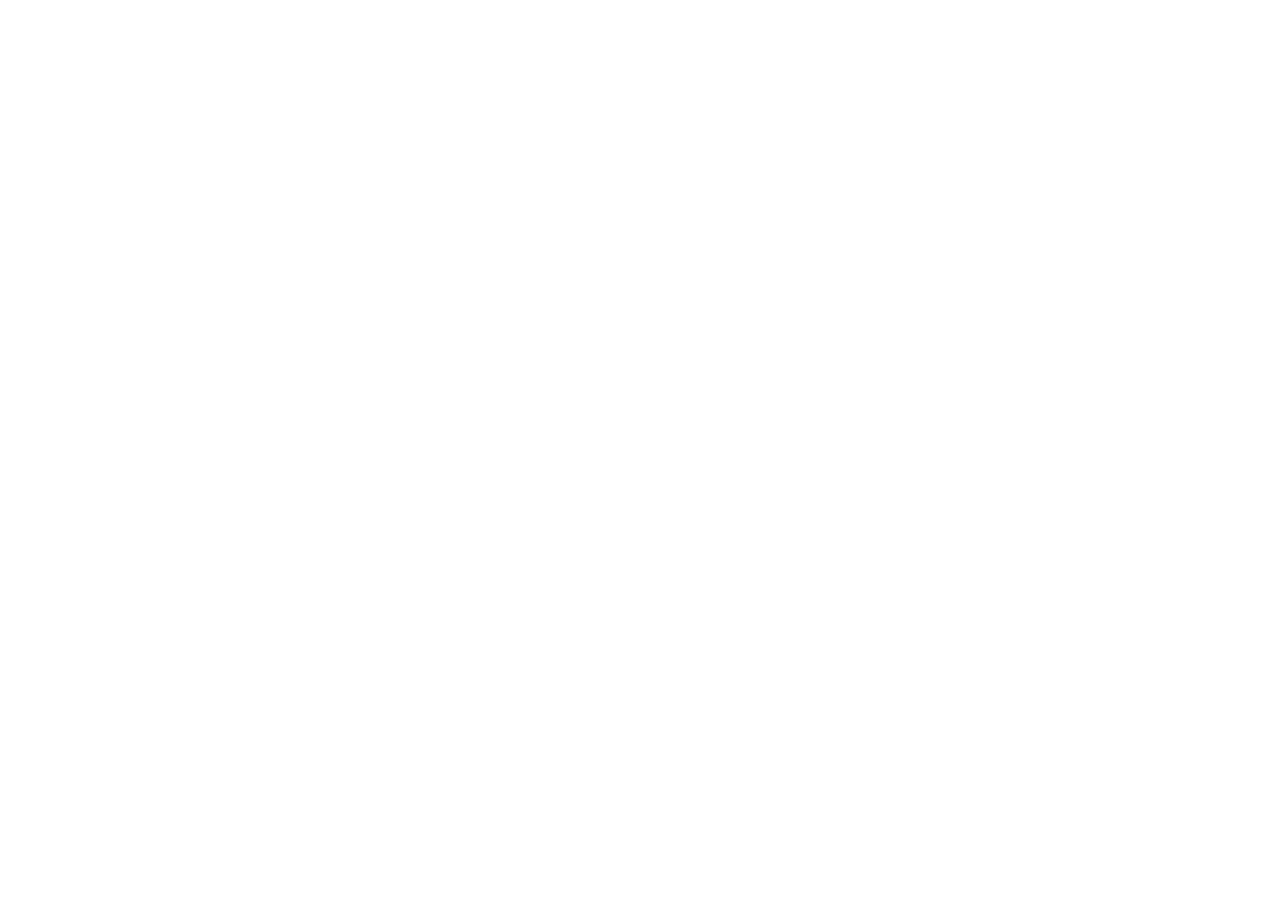
==== index.html @ 5798f7ee "Intial commit" ====
<!DOCTYPE html>
<html lang="en">

<head>
    <meta charset="UTF-8">
    <meta name="viewport" content="width=device-width, initial-scale=1.0">
    <title>Intro to HTML</title>

    <meta name="description" content="This is a description of the page">

    <meta propety="og:image" content="">
    <meta property="og:description" content="">
    <meta property="og:title" content="">
    <meta property="og:type" content="">

    <link rel="stylesheet" href="style.css">
</head>

<body>
    <header>

    </header>
    <footer>

    </footer>
</body>

</html>
---- style.css ----
/* Use a better box model (opinionated). */
*,
::before,
::after {
    box-sizing: border-box;
}

/* Correct the line height in all browsers and prevent font size adjustments after orientation changes in iOS. */
html {
    line-height: 1.15;
    -webkit-text-size-adjust: 100%;
}

/* Remove the margin in all browsers. */
body {
    margin: 0;
}

/* A better looking default horizontal rule */

hr {
    display: block;
    height: 1px;
    border: 0;
    border-top: 1px solid #ccc;
    margin: 1em 0;
    padding: 0;
}

/* Remove the gap between audio, canvas, iframes, images, videos and the bottom of their containers */
audio,
canvas,
iframe,
img,
svg,
video {
    vertical-align: middle;
}

/* Add the correct font weight in Chrome and Safari. */
b,
strong {
    font-weight: bolder;
}

/* Remove the padding so developers are not caught out when they zero out 'fieldset' elements in all browsers. */
legend {
    padding: 0;
}

/* Add the correct display in Chrome and Safari. */
summary {
    display: list-item;
}

/* Remove default list styles for ordered and unordered lists */
ol,
ul {
    list-style: none;
}

/* Print Styles */
@media print {

    *,
    *::before,
    *::after {
        background: #fff !important;
        color: #000 !important;
        /* Black prints faster */
        box-shadow: none !important;
        text-shadow: none !important;
    }

    a,
    a:visited {
        text-decoration: underline;
    }

    a[href]::after {
        content: " (" attr(href) ")";
    }

    abbr[title]::after {
        content: " (" attr(title) ")";
    }

    a[href^="#"]::after,
    a[href^="javascript:"]::after {
        content: "";
    }

    pre {
        white-space: pre-wrap !important;
    }

    pre,
    blockquote {
        border: 1px solid #999;
        page-break-inside: avoid;
    }

    tr,
    img {
        page-break-inside: avoid;
    }

    p,
    h2,
    h3 {
        orphans: 3;
        widows: 3;
    }

    h2,
    h3 {
        page-break-after: avoid;
    }
}
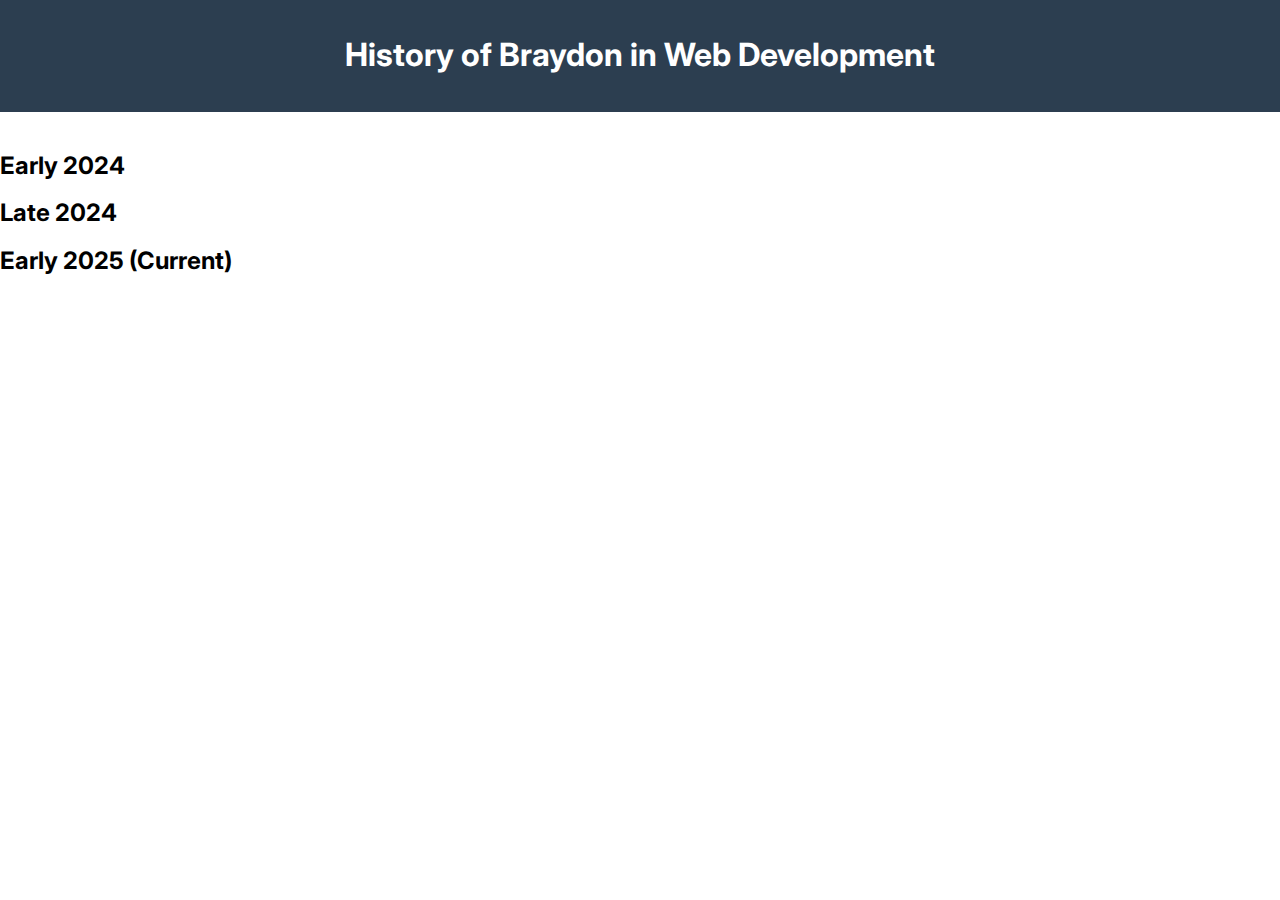
==== commit f708641e: "Update project structure and update content in index.html and thanks.html - Moved style.css to style" ====
--- a/index.html
+++ b/index.html
@@ -4,22 +4,60 @@
 <head>
     <meta charset="UTF-8">
     <meta name="viewport" content="width=device-width, initial-scale=1.0">
-    <title>Intro to HTML</title>
+    <meta http-equiv="X-UA-Compatible" content="IE=edge">
 
-    <meta name="description" content="This is a description of the page">
+    <!-- Title -->
+    <title></title>
 
+    <meta name="description" content="">
+
+    <!-- Robots -->
+    <meta name="robots" content="index, follow">
+    <meta name="googlebot" content="index, follow">
+
+    <!-- Open Graph Protocol -->
     <meta propety="og:image" content="">
     <meta property="og:description" content="">
     <meta property="og:title" content="">
-    <meta property="og:type" content="">
+    <meta property="og:type" content="website">
 
-    <link rel="stylesheet" href="style.css">
+    <!-- Google Fonts-->
+    <link rel="preconnect" href="https://fonts.googleapis.com">
+    <link rel="preconnect" href="https://fonts.gstatic.com" crossorigin>
+    <link
+        href="https://fonts.googleapis.com/css2?family=Inter:ital,opsz,wght@0,14..32,100..900;1,14..32,100..900&display=swap"
+        rel="stylesheet">
+
+    <!-- Stylesheet -->
+    <link rel="stylesheet" href="styles/style.css">
+
+    <!-- Humans -->
+    <link type="text/plain" rel="author" href="humans.txt">
+
 </head>
 
+<!-- Body -->
+
 <body>
+    <!-- Header -->
     <header>
-
+        <h1>History of Braydon in Web Development</h1>
     </header>
+    <!-- Main -->
+    <main class="timeline">
+        <div class="timeline-container">
+            <article class="timeline-item">
+                <h2>Early 2024</h2>
+            </article>
+            <article class="timeline-item">
+                <h2>Late 2024</h2>
+            </article>
+            <article class="timeline-item">
+                <h2>Early 2025 (Current)</h2>
+            </article>
+        </div>
+    </main>
+    <!-- Footer -->
     <footer>
 
     </footer>
--- a/styles/style.css
+++ b/styles/style.css
@@ -0,0 +1,142 @@
+/* Use a better box model (opinionated). */
+*,
+::before,
+::after {
+    box-sizing: border-box;
+}
+
+/* Correct the line height in all browsers and prevent font size adjustments after orientation changes in iOS. */
+html {
+    line-height: 1.15;
+    -webkit-text-size-adjust: 100%;
+}
+
+/* Remove the margin/padding in all browsers and updated font family */
+body {
+    margin: 0;
+    padding: 0;
+    font-family: "Inter", serif;
+}
+
+/* A better looking default horizontal rule */
+hr {
+    display: block;
+    height: 1px;
+    border: 0;
+    border-top: 1px solid #CCCCCC;
+    margin: 1em 0;
+    padding: 0;
+}
+
+/* Remove the gap between audio, canvas, iframes, images, videos and the bottom of their containers */
+audio,
+canvas,
+iframe,
+img,
+svg,
+video {
+    vertical-align: middle;
+}
+
+/* Add the correct font weight in Chrome and Safari. */
+b,
+strong {
+    font-weight: bolder;
+}
+
+/* Remove the padding so developers are not caught out when they zero out 'fieldset' elements in all browsers. */
+legend {
+    padding: 0;
+}
+
+/* Add the correct display in Chrome and Safari. */
+summary {
+    display: list-item;
+}
+
+/* Remove default list styles for ordered and unordered lists */
+ol,
+ul {
+    list-style: none;
+}
+
+/* Print Styles */
+@media print {
+
+    *,
+    *::before,
+    *::after {
+        background: #FFFFFF !important;
+        color: #000000 !important;
+        /* Black prints faster */
+        box-shadow: none !important;
+        text-shadow: none !important;
+    }
+
+    a,
+    a:visited {
+        text-decoration: underline;
+    }
+
+    a[href]::after {
+        content: " (" attr(href) ")";
+    }
+
+    abbr[title]::after {
+        content: " (" attr(title) ")";
+    }
+
+    a[href^="#"]::after,
+    a[href^="javascript:"]::after {
+        content: "";
+    }
+
+    pre {
+        white-space: pre-wrap !important;
+    }
+
+    pre,
+    blockquote {
+        border: 1px solid #999999;
+        page-break-inside: avoid;
+    }
+
+    tr,
+    img {
+        page-break-inside: avoid;
+    }
+
+    p,
+    h2,
+    h3 {
+        orphans: 3;
+        widows: 3;
+    }
+
+    h2,
+    h3 {
+        page-break-after: avoid;
+    }
+}
+
+header {
+    background-color: #2C3E50;
+    color: #FFFFFF;
+    text-align: center;
+    padding: 1rem;
+}
+
+.timeline {
+    padding: 20px 0;
+}
+
+.container {
+    max-width: 800px;
+    margin: 0 auto;
+    position: relative;
+    padding: 20px;
+}
+
+main {
+    flex: 1;
+}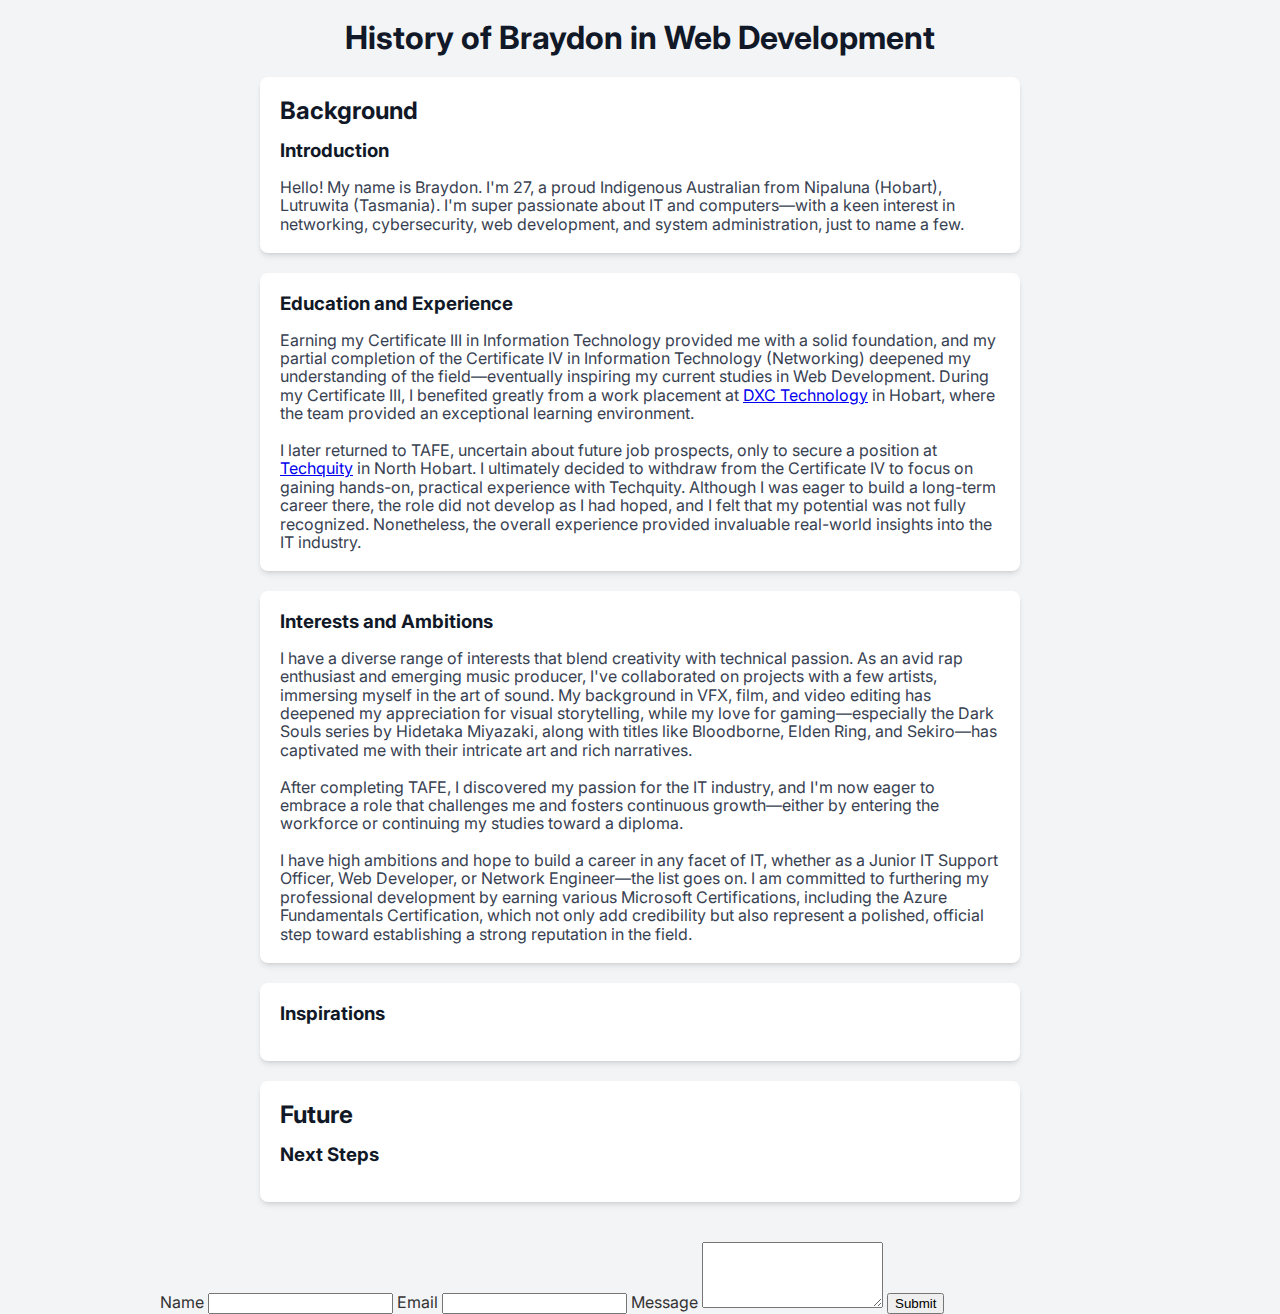
==== commit 62e364b9: "Add personal content and update styles - Added articles with personal information to index.html - In" ====
--- a/index.html
+++ b/index.html
@@ -44,17 +44,70 @@
         <h1>History of Braydon in Web Development</h1>
     </header>
     <!-- Main -->
-    <main class="timeline">
+    <main>
         <div class="timeline-container">
             <article class="timeline-item">
-                <h2>Early 2024</h2>
+                <h2>Background</h2>
+                <h3>Introduction</h3>
+                <p>Hello! My name is Braydon. I'm 27, a proud Indigenous Australian from Nipaluna (Hobart), Lutruwita
+                    (Tasmania). I'm super passionate about IT and computers—with a keen interest in networking,
+                    cybersecurity, web development, and system administration, just to name a few.</p>
             </article>
             <article class="timeline-item">
-                <h2>Late 2024</h2>
+                <h3>Education and Experience</h3>
+                <p>Earning my Certificate III in Information Technology provided me with a solid foundation, and my
+                    partial completion of the Certificate IV in Information Technology (Networking) deepened my
+                    understanding of the field—eventually inspiring my current studies in Web Development. During my
+                    Certificate III, I benefited greatly from a work placement at <a href="https://dxc.com/au/en"
+                        target="_blank">DXC Technology</a> in Hobart, where the team provided an exceptional learning
+                    environment.</p><br>
+                <p>I later returned to TAFE, uncertain about future job prospects, only to secure a position at <a
+                        href="https://www.techquity.com.au" target="_blank">Techquity</a> in North Hobart. I ultimately
+                    decided to withdraw from the Certificate IV to focus on gaining hands-on, practical experience with
+                    Techquity. Although I was eager to build a long-term career there, the role did not develop as I had
+                    hoped, and I felt that my potential was not fully recognized. Nonetheless, the overall experience
+                    provided invaluable real-world insights into the IT industry.</p>
             </article>
             <article class="timeline-item">
-                <h2>Early 2025 (Current)</h2>
+                <h3>Interests and Ambitions</h3>
+                <p>I have a diverse range of interests that blend creativity with technical passion. As an avid rap
+                    enthusiast and emerging music producer, I've collaborated on projects with a few artists, immersing
+                    myself in the art of sound. My background in VFX, film, and video editing has deepened my
+                    appreciation for visual storytelling, while my love for gaming—especially the Dark Souls series by
+                    Hidetaka Miyazaki, along with titles like Bloodborne, Elden Ring, and Sekiro—has captivated me with
+                    their intricate art and rich narratives.</p><br>
+                <p>After completing TAFE, I discovered my passion for the IT
+                    industry, and I'm now eager to embrace a role that challenges me and fosters continuous
+                    growth—either by entering the workforce or continuing my studies toward a diploma.</p><br>
+                <p>I have high ambitions and hope to build a career in any facet of IT, whether as a Junior IT Support
+                    Officer, Web Developer, or Network Engineer—the list goes on. I am committed to furthering my
+                    professional development by earning various Microsoft Certifications, including the Azure
+                    Fundamentals Certification, which not only add credibility but also represent a polished, official
+                    step toward establishing a strong reputation in the field.</p>
             </article>
+            <article class="timeline-item">
+                <h3>Inspirations</h3>
+                <p></p>
+            </article>
+            <article class="timeline-item">
+                <h2>Future</h2>
+                <h3>Next Steps</h3>
+                <p></p>
+            </article>
+        </div>
+        <div class="contact-form">
+            <form action="thanks.html" method="get">
+                <label for="name">Name</label>
+                <input type="text" id="name" name="name" required>
+
+                <label for="email">Email</label>
+                <input type="email" id="email" name="email" required>
+
+                <label for="message">Message</label>
+                <textarea id="message" name="message" rows="4" required></textarea>
+
+                <button type="submit">Submit</button>
+            </form>
         </div>
     </main>
     <!-- Footer -->
--- a/styles/style.css
+++ b/styles/style.css
@@ -3,6 +3,10 @@
 ::before,
 ::after {
     box-sizing: border-box;
+    margin-block-start: 0;
+    margin-block-end: 0;
+    margin-inline-start: 0;
+    margin-inline-end: 0;
 }
 
 /* Correct the line height in all browsers and prevent font size adjustments after orientation changes in iOS. */
@@ -11,11 +15,13 @@
     -webkit-text-size-adjust: 100%;
 }
 
-/* Remove the margin/padding in all browsers and updated font family */
+/* Reset body styles and set font and background */
 body {
     margin: 0;
     padding: 0;
     font-family: "Inter", serif;
+    background-color: #F3F4F6;
+    color: #333333;
 }
 
 /* A better looking default horizontal rule */
@@ -119,24 +125,43 @@
     }
 }
 
-header {
-    background-color: #2C3E50;
-    color: #FFFFFF;
+header h1 {
+    margin-top: 20px;
     text-align: center;
-    padding: 1rem;
+    color: #111827;
 }
 
-.timeline {
-    padding: 20px 0;
+
+main {
+    max-width: 960px;
+    margin: 0 auto;
 }
 
-.container {
+.timeline-container {
     max-width: 800px;
     margin: 0 auto;
-    position: relative;
     padding: 20px;
 }
 
-main {
-    flex: 1;
+.timeline-item {
+    background-color: #FFFFFF;
+    padding: 20px;
+    border-radius: 8px;
+    box-shadow: 0 4px 6px -1px rgb(0 0 0 / 0.1), 0 2px 4px -2px rgb(0 0 0 / 0.1);
+    margin-bottom: 1.25rem;
+}
+
+.timeline-item h2,
+.timeline-item h3 {
+    margin-top: 0;
+    margin-bottom: 1rem;
+}
+
+h2,
+h3 {
+    color: #111827;
+}
+
+p {
+    color: #374151;
 }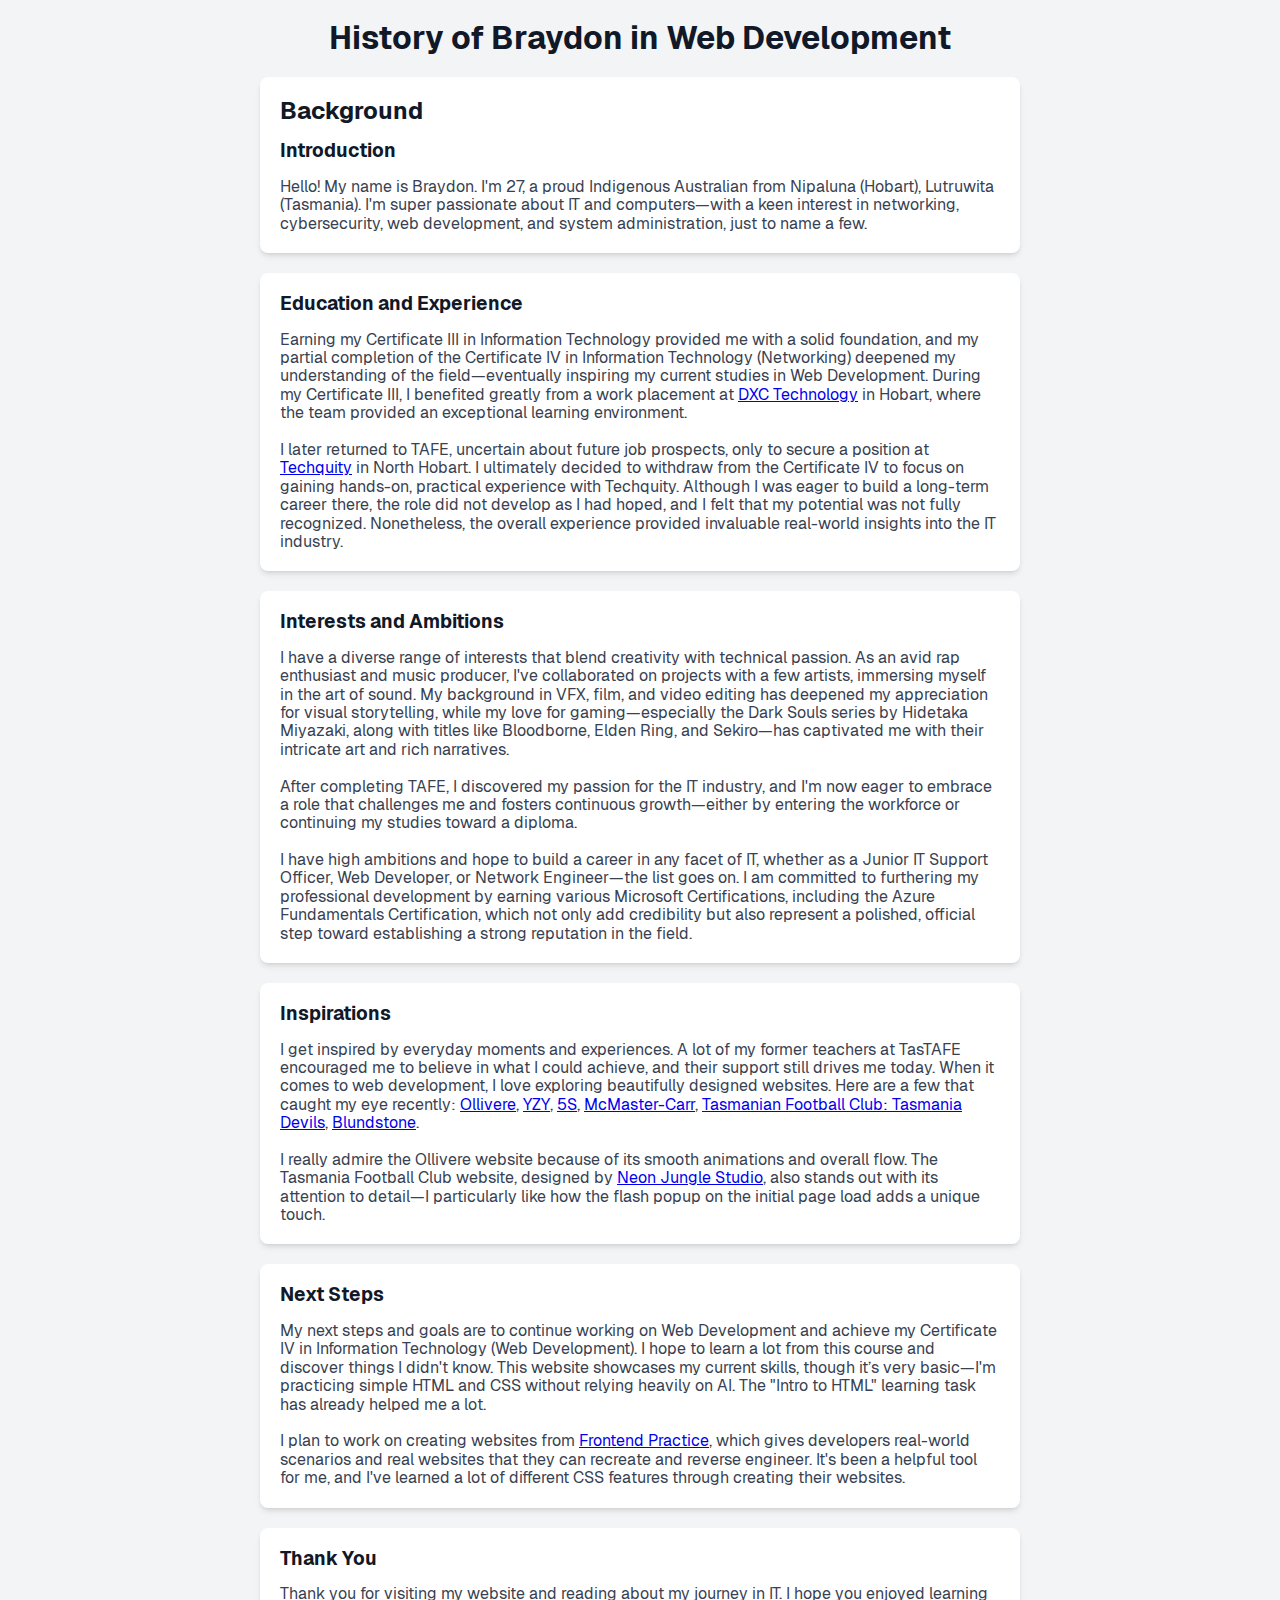
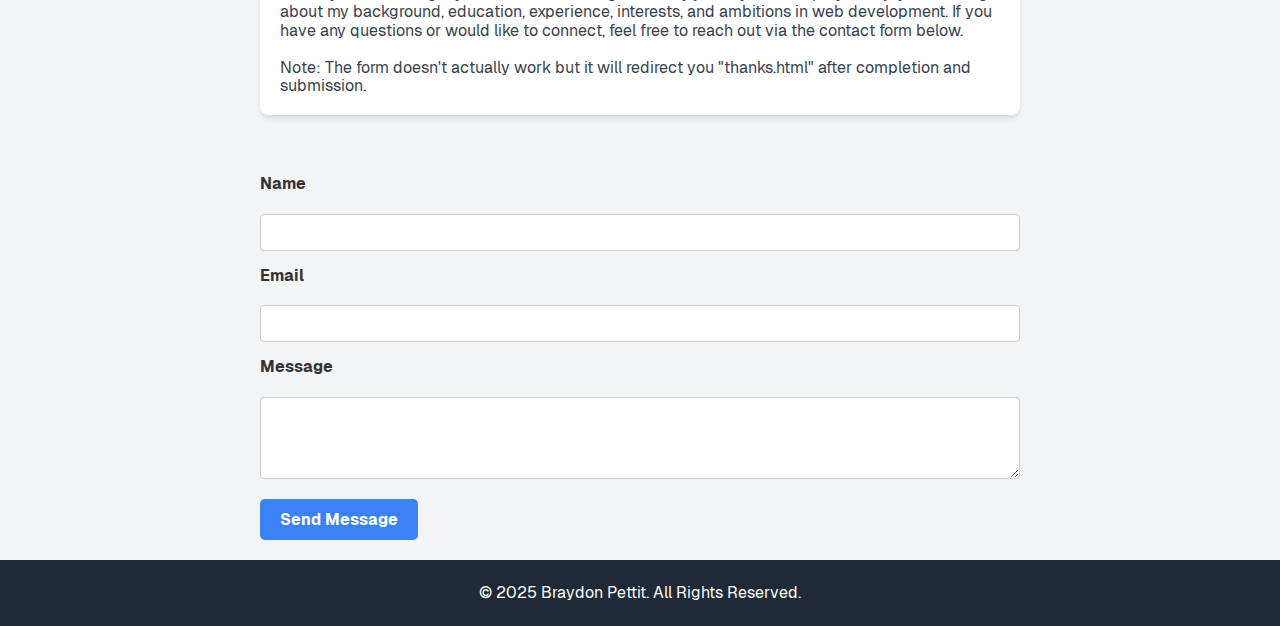
==== commit 6b1963a2: "Add website assets and improve optimization - Add favicons and web app manifest icons - Implement si" ====
--- a/index.html
+++ b/index.html
@@ -2,118 +2,155 @@
 <html lang="en">
 
 <head>
-    <meta charset="UTF-8">
-    <meta name="viewport" content="width=device-width, initial-scale=1.0">
-    <meta http-equiv="X-UA-Compatible" content="IE=edge">
+  <meta charset="UTF-8">
+  <meta name="viewport" content="width=device-width, initial-scale=1.0">
+  <meta http-equiv="X-UA-Compatible" content="IE=edge">
 
-    <!-- Title -->
-    <title></title>
+  <!-- Title -->
+  <title>History of Braydon in Web Development | Home</title>
 
-    <meta name="description" content="">
+  <!-- Description -->
+  <meta name="description"
+    content="Discover Braydon's journey in IT from Hobart, Tasmania. Learn about his education, experience, and ambitions in web development.">
 
-    <!-- Robots -->
-    <meta name="robots" content="index, follow">
-    <meta name="googlebot" content="index, follow">
+  <!-- Robots -->
+  <meta name="robots" content="index, follow">
+  <meta name="googlebot" content="index, follow">
 
-    <!-- Open Graph Protocol -->
-    <meta propety="og:image" content="">
-    <meta property="og:description" content="">
-    <meta property="og:title" content="">
-    <meta property="og:type" content="website">
+  <!-- Open Graph Protocol -->
+  <meta property="og:image" content="images/example.webp">
+  <meta property="og:description"
+    content="Discover Braydon's journey in IT from Hobart, Tasmania. Learn about his education, experience, and ambitions in web development.">
+  <meta property="og:title" content="History of Braydon in Web Development">
+  <meta property="og:type" content="website">
 
-    <!-- Google Fonts-->
-    <link rel="preconnect" href="https://fonts.googleapis.com">
-    <link rel="preconnect" href="https://fonts.gstatic.com" crossorigin>
-    <link
-        href="https://fonts.googleapis.com/css2?family=Inter:ital,opsz,wght@0,14..32,100..900;1,14..32,100..900&display=swap"
-        rel="stylesheet">
+  <!-- Favicon -->
+  <link rel="icon" type="image/png" href="favicon-96x96.png" sizes="96x96">
+  <link rel="icon" type="image/svg+xml" href="favicon.svg">
+  <link rel="shortcut icon" href="favicon.ico">
+  <link rel="apple-touch-icon" sizes="180x180" href="apple-touch-icon.png">
+  <link rel="manifest" href="site.webmanifest">
 
-    <!-- Stylesheet -->
-    <link rel="stylesheet" href="styles/style.css">
+  <!-- Stylesheet -->
+  <link rel="stylesheet" href="styles/style.css">
 
-    <!-- Humans -->
-    <link type="text/plain" rel="author" href="humans.txt">
+  <!-- Canonical -->
+  <link rel="canonical" href="http://127.0.0.1:5500/index.html">
+
+  <!-- Humans -->
+  <link type="text/plain" rel="author" href="humans.txt">
 
 </head>
 
 <!-- Body -->
 
 <body>
-    <!-- Header -->
-    <header>
-        <h1>History of Braydon in Web Development</h1>
-    </header>
-    <!-- Main -->
-    <main>
-        <div class="timeline-container">
-            <article class="timeline-item">
-                <h2>Background</h2>
-                <h3>Introduction</h3>
-                <p>Hello! My name is Braydon. I'm 27, a proud Indigenous Australian from Nipaluna (Hobart), Lutruwita
-                    (Tasmania). I'm super passionate about IT and computers—with a keen interest in networking,
-                    cybersecurity, web development, and system administration, just to name a few.</p>
-            </article>
-            <article class="timeline-item">
-                <h3>Education and Experience</h3>
-                <p>Earning my Certificate III in Information Technology provided me with a solid foundation, and my
-                    partial completion of the Certificate IV in Information Technology (Networking) deepened my
-                    understanding of the field—eventually inspiring my current studies in Web Development. During my
-                    Certificate III, I benefited greatly from a work placement at <a href="https://dxc.com/au/en"
-                        target="_blank">DXC Technology</a> in Hobart, where the team provided an exceptional learning
-                    environment.</p><br>
-                <p>I later returned to TAFE, uncertain about future job prospects, only to secure a position at <a
-                        href="https://www.techquity.com.au" target="_blank">Techquity</a> in North Hobart. I ultimately
-                    decided to withdraw from the Certificate IV to focus on gaining hands-on, practical experience with
-                    Techquity. Although I was eager to build a long-term career there, the role did not develop as I had
-                    hoped, and I felt that my potential was not fully recognized. Nonetheless, the overall experience
-                    provided invaluable real-world insights into the IT industry.</p>
-            </article>
-            <article class="timeline-item">
-                <h3>Interests and Ambitions</h3>
-                <p>I have a diverse range of interests that blend creativity with technical passion. As an avid rap
-                    enthusiast and emerging music producer, I've collaborated on projects with a few artists, immersing
-                    myself in the art of sound. My background in VFX, film, and video editing has deepened my
-                    appreciation for visual storytelling, while my love for gaming—especially the Dark Souls series by
-                    Hidetaka Miyazaki, along with titles like Bloodborne, Elden Ring, and Sekiro—has captivated me with
-                    their intricate art and rich narratives.</p><br>
-                <p>After completing TAFE, I discovered my passion for the IT
-                    industry, and I'm now eager to embrace a role that challenges me and fosters continuous
-                    growth—either by entering the workforce or continuing my studies toward a diploma.</p><br>
-                <p>I have high ambitions and hope to build a career in any facet of IT, whether as a Junior IT Support
-                    Officer, Web Developer, or Network Engineer—the list goes on. I am committed to furthering my
-                    professional development by earning various Microsoft Certifications, including the Azure
-                    Fundamentals Certification, which not only add credibility but also represent a polished, official
-                    step toward establishing a strong reputation in the field.</p>
-            </article>
-            <article class="timeline-item">
-                <h3>Inspirations</h3>
-                <p></p>
-            </article>
-            <article class="timeline-item">
-                <h2>Future</h2>
-                <h3>Next Steps</h3>
-                <p></p>
-            </article>
-        </div>
-        <div class="contact-form">
-            <form action="thanks.html" method="get">
-                <label for="name">Name</label>
-                <input type="text" id="name" name="name" required>
+  <!-- Header -->
+  <header>
+    <h1>History of Braydon in Web Development</h1>
+  </header>
+  <!-- Main -->
+  <main>
+    <div class="timeline-container">
+      <article class="timeline-item">
+        <h2>Background</h2>
+        <h3>Introduction</h3>
+        <p>Hello! My name is Braydon. I'm 27, a proud Indigenous Australian from Nipaluna (Hobart), Lutruwita
+          (Tasmania). I'm super passionate about IT and computers—with a keen interest in networking,
+          cybersecurity, web development, and system administration, just to name a few.</p>
+      </article>
+      <article class="timeline-item">
+        <h3>Education and Experience</h3>
+        <p>Earning my Certificate III in Information Technology provided me with a solid foundation, and my
+          partial completion of the Certificate IV in Information Technology (Networking) deepened my
+          understanding of the field—eventually inspiring my current studies in Web Development. During my
+          Certificate III, I benefited greatly from a work placement at <a href="https://dxc.com/au/en"
+            target="_blank">DXC Technology</a> in Hobart, where the team provided an exceptional learning
+          environment.</p><br>
+        <p>I later returned to TAFE, uncertain about future job prospects, only to secure a position at <a
+            href="https://www.techquity.com.au" target="_blank">Techquity</a> in North Hobart. I ultimately
+          decided to withdraw from the Certificate IV to focus on gaining hands-on, practical experience with
+          Techquity. Although I was eager to build a long-term career there, the role did not develop as I had
+          hoped, and I felt that my potential was not fully recognized. Nonetheless, the overall experience
+          provided invaluable real-world insights into the IT industry.</p>
+      </article>
+      <article class="timeline-item">
+        <h3>Interests and Ambitions</h3>
+        <p>I have a diverse range of interests that blend creativity with technical passion. As an avid rap
+          enthusiast and music producer, I've collaborated on projects with a few artists, immersing
+          myself in the art of sound. My background in VFX, film, and video editing has deepened my
+          appreciation for visual storytelling, while my love for gaming—especially the Dark Souls series by
+          Hidetaka Miyazaki, along with titles like Bloodborne, Elden Ring, and Sekiro—has captivated me with
+          their intricate art and rich narratives.</p><br>
+        <p>After completing TAFE, I discovered my passion for the IT
+          industry, and I'm now eager to embrace a role that challenges me and fosters continuous
+          growth—either by entering the workforce or continuing my studies toward a diploma.</p><br>
+        <p>I have high ambitions and hope to build a career in any facet of IT, whether as a Junior IT Support
+          Officer, Web Developer, or Network Engineer—the list goes on. I am committed to furthering my
+          professional development by earning various Microsoft Certifications, including the Azure
+          Fundamentals Certification, which not only add credibility but also represent a polished, official
+          step toward establishing a strong reputation in the field.</p>
+      </article>
+      <article class="timeline-item">
+        <h3>Inspirations</h3>
+        <p>I get inspired by everyday moments and experiences. A lot of my former teachers at TasTAFE
+          encouraged me to believe in what I could achieve, and their support still drives me today. When it
+          comes to web development, I love exploring beautifully designed websites. Here are a few that caught
+          my eye recently: <a href="https://ollivere.co/" target="_blank">Ollivere</a>, <a href="https://yzy-sply.com/"
+            target="_blank">YZY</a>, <a href="https://5scontent.com/homepage/" target="_blank">5S</a>, <a
+            href="https://www.mcmaster.com/" target="_blank">McMaster-Carr</a>,
+          <a href="https://tasmaniafc.com/" target="_blank">Tasmanian
+            Football Club: Tasmania Devils</a>, <a href="https://www.blundstone.com.au/" target="_blank">Blundstone</a>.
+        </p>
+        <br>
+        <p>I really admire the Ollivere website because of its smooth animations and overall flow. The Tasmania
+          Football Club website, designed by <a href="https://neonjungle.studio/" target="_blank">Neon
+            Jungle Studio</a>, also stands out with its attention to detail—I particularly like how the
+          flash popup on the initial page load adds a unique touch.</p>
+      </article>
+      <article class="timeline-item">
+        <h3>Next Steps</h3>
+        <p>My next steps and goals are to continue working on Web Development and achieve my Certificate IV in
+          Information Technology (Web Development). I hope to learn a lot from this course and discover things I
+          didn't know. This website showcases my current skills, though it’s very basic—I'm practicing simple HTML
+          and CSS without relying heavily on AI. The "Intro to HTML" learning task has already helped me a lot.</p><br>
+        <p>I plan to work on creating websites from <a href="https://www.frontendpractice.com/" target="_blank">Frontend
+            Practice</a>, which gives developers real-world scenarios and real websites that they can recreate and
+          reverse engineer. It's been a helpful tool for me, and I've learned a lot of different CSS features through
+          creating their websites.</p>
+      </article>
+      <article class="timeline-item">
+        <h3>Thank You</h3>
+        <p>Thank you for visiting my website and reading about my journey in IT. I hope you enjoyed learning about
+          my background, education, experience, interests, and ambitions in web development. If you have any
+          questions or would like to connect, feel free to reach out via the contact form below.</p><br>
+        <p>Note: The form doesn't actually work but it will redirect you "thanks.html" after completion and submission.
+        </p>
+      </article>
+    </div>
+    <div class="contact-form">
+      <form action="thanks.html" method="get">
+        <label for="name">Name</label>
+        <input type="text" id="name" name="name" required>
 
-                <label for="email">Email</label>
-                <input type="email" id="email" name="email" required>
+        <label for="email">Email</label>
+        <input type="email" id="email" name="email" required>
 
-                <label for="message">Message</label>
-                <textarea id="message" name="message" rows="4" required></textarea>
+        <label for="message">Message</label>
+        <textarea id="message" name="message" rows="4" required></textarea>
 
-                <button type="submit">Submit</button>
-            </form>
-        </div>
-    </main>
-    <!-- Footer -->
-    <footer>
-
-    </footer>
+        <button type="submit">Send Message</button>
+      </form>
+    </div>
+  </main>
+  <!-- Footer -->
+  <footer>
+    <div class="footer-container">
+      <p>
+        &copy; 2025 Braydon Pettit. All Rights Reserved.
+      </p>
+    </div>
+  </footer>
 </body>
 
 </html>--- a/styles/style.css
+++ b/styles/style.css
@@ -1,37 +1,51 @@
+/*
+This website uses a combination of CSS resets and normalizations to ensure consistent styling across different browsers.
+
+Reset CSS by Eric A. Meyer: https://meyerweb.com/eric/tools/css/reset/
+HTML5Boilerplate: https://html5boilerplate.com/
+modern-normalize:  https://github.com/sindresorhus/modern-normalize
+
+By combining these resources, the website achieves a consistent and reliable base for further styling.
+*/
+
 /* Use a better box model (opinionated). */
 *,
 ::before,
 ::after {
-    box-sizing: border-box;
-    margin-block-start: 0;
-    margin-block-end: 0;
-    margin-inline-start: 0;
-    margin-inline-end: 0;
+  box-sizing: border-box;
+  margin-block-start: 0;
+  margin-block-end: 0;
+  margin-inline-start: 0;
+  margin-inline-end: 0;
 }
 
 /* Correct the line height in all browsers and prevent font size adjustments after orientation changes in iOS. */
 html {
-    line-height: 1.15;
-    -webkit-text-size-adjust: 100%;
+  line-height: 1.15;
+  -webkit-text-size-adjust: 100%;
 }
 
 /* Reset body styles and set font and background */
 body {
-    margin: 0;
-    padding: 0;
-    font-family: "Inter", serif;
-    background-color: #F3F4F6;
-    color: #333333;
+  margin: 0;
+  padding: 0;
+  display: flex;
+  flex-direction: column;
+  min-height: 100vh;
+  font-family: "Geist", serif;
+  font-weight: 400;
+  background-color: #F3F4F6;
+  color: #333333;
 }
 
 /* A better looking default horizontal rule */
 hr {
-    display: block;
-    height: 1px;
-    border: 0;
-    border-top: 1px solid #CCCCCC;
-    margin: 1em 0;
-    padding: 0;
+  display: block;
+  height: 1px;
+  border: 0;
+  border-top: 1px solid #CCCCCC;
+  margin: 1em 0;
+  padding: 0;
 }
 
 /* Remove the gap between audio, canvas, iframes, images, videos and the bottom of their containers */
@@ -41,127 +55,211 @@
 img,
 svg,
 video {
-    vertical-align: middle;
+  vertical-align: middle;
 }
 
 /* Add the correct font weight in Chrome and Safari. */
 b,
 strong {
-    font-weight: bolder;
+  font-weight: bolder;
 }
 
 /* Remove the padding so developers are not caught out when they zero out 'fieldset' elements in all browsers. */
 legend {
-    padding: 0;
+  padding: 0;
 }
 
 /* Add the correct display in Chrome and Safari. */
 summary {
-    display: list-item;
+  display: list-item;
 }
 
 /* Remove default list styles for ordered and unordered lists */
 ol,
 ul {
-    list-style: none;
+  list-style: none;
 }
 
 /* Print Styles */
 @media print {
 
-    *,
-    *::before,
-    *::after {
-        background: #FFFFFF !important;
-        color: #000000 !important;
-        /* Black prints faster */
-        box-shadow: none !important;
-        text-shadow: none !important;
-    }
-
-    a,
-    a:visited {
-        text-decoration: underline;
-    }
-
-    a[href]::after {
-        content: " (" attr(href) ")";
-    }
-
-    abbr[title]::after {
-        content: " (" attr(title) ")";
-    }
-
-    a[href^="#"]::after,
-    a[href^="javascript:"]::after {
-        content: "";
-    }
-
-    pre {
-        white-space: pre-wrap !important;
-    }
-
-    pre,
-    blockquote {
-        border: 1px solid #999999;
-        page-break-inside: avoid;
-    }
-
-    tr,
-    img {
-        page-break-inside: avoid;
-    }
-
-    p,
-    h2,
-    h3 {
-        orphans: 3;
-        widows: 3;
-    }
-
-    h2,
-    h3 {
-        page-break-after: avoid;
-    }
-}
-
+  *,
+  *::before,
+  *::after {
+    background: #FFFFFF !important;
+    color: #000000 !important;
+    /* Black prints faster */
+    box-shadow: none !important;
+    text-shadow: none !important;
+  }
+
+  a,
+  a:visited {
+    text-decoration: underline;
+  }
+
+  a[href]::after {
+    content: " (" attr(href) ")";
+  }
+
+  abbr[title]::after {
+    content: " (" attr(title) ")";
+  }
+
+  a[href^="#"]::after,
+  a[href^="javascript:"]::after {
+    content: "";
+  }
+
+  pre {
+    white-space: pre-wrap !important;
+  }
+
+  pre,
+  blockquote {
+    border: 1px solid #999999;
+    page-break-inside: avoid;
+  }
+
+  tr,
+  img {
+    page-break-inside: avoid;
+  }
+
+  p,
+  h2,
+  h3 {
+    orphans: 3;
+    widows: 3;
+  }
+
+  h2,
+  h3 {
+    page-break-after: avoid;
+  }
+}
+
+/* Font Face */
+@font-face {
+  font-family: "Geist";
+  src: url("../fonts/Geist-Regular.woff2") format("woff2");
+  font-weight: 400;
+  font-style: normal;
+}
+
+@font-face {
+  font-family: "Geist";
+  src: url("../fonts/Geist-Bold.woff2") format("woff2");
+  font-weight: 700;
+  font-style: normal;
+}
+
+/* Main Styles */
 header h1 {
-    margin-top: 20px;
-    text-align: center;
-    color: #111827;
-}
-
+  margin-top: 20px;
+  text-align: center;
+  color: #111827;
+}
 
 main {
-    max-width: 960px;
-    margin: 0 auto;
+  display: flex;
+  flex-direction: column;
+  justify-content: center;
+  max-width: 960px;
+  margin: 0 auto;
+  min-height: 60vh;
 }
 
 .timeline-container {
-    max-width: 800px;
-    margin: 0 auto;
-    padding: 20px;
+  max-width: 800px;
+  margin: 0 auto;
+  padding: 20px;
 }
 
 .timeline-item {
-    background-color: #FFFFFF;
-    padding: 20px;
-    border-radius: 8px;
-    box-shadow: 0 4px 6px -1px rgb(0 0 0 / 0.1), 0 2px 4px -2px rgb(0 0 0 / 0.1);
-    margin-bottom: 1.25rem;
+  background-color: #FFFFFF;
+  padding: 20px;
+  border-radius: 8px;
+  box-shadow: 0 4px 6px -1px rgb(0 0 0 / 0.1), 0 2px 4px -2px rgb(0 0 0 / 0.1);
+  margin-bottom: 1.25rem;
 }
 
 .timeline-item h2,
 .timeline-item h3 {
-    margin-top: 0;
-    margin-bottom: 1rem;
+  margin-top: 0;
+  margin-bottom: 1rem;
 }
 
 h2,
 h3 {
-    color: #111827;
+  color: #111827;
 }
 
 p {
-    color: #374151;
+  color: #374151;
+}
+
+form {
+  max-width: 800px;
+  margin: 0 auto;
+  padding: 20px;
+}
+
+.contact-form {
+  font-family: "Geist", serif;
+  font-weight: 600;
+}
+
+.contact-form label {
+  display: block;
+  margin-bottom: 20px;
+}
+
+.contact-form input[type="text"],
+.contact-form input[type="email"],
+.contact-form textarea {
+  width: 100%;
+  padding: 10px;
+  margin-bottom: 1rem;
+  border: 1px solid #CCCCCC;
+  border-radius: 4px;
+}
+
+.contact-form button[type="submit"] {
+  background-color: #3C82F6;
+  color: #FFFFFF;
+  border: none;
+  padding: 10px 20px;
+  border-radius: 5px;
+  cursor: pointer;
+  transition: background-color .3s ease;
+  font-family: "Geist", serif;
+  font-weight: 600;
+  font-size: 100%;
+}
+
+.contact-form button[type="submit"]:hover {
+  background-color: #2563EB;
+}
+
+.thanks-image {
+  max-width: 100%;
+  height: auto;
+  display: block;
+  margin: 0 auto;
+}
+
+footer {
+  justify-content: center;
+  align-items: center;
+  text-align: center;
+  padding: 20px 0;
+  background-color: #1F2937;
+  width: 100%;
+  line-height: 1.6;
+  margin-top: auto;
+}
+
+footer p {
+  color: #FFFFFF;
 }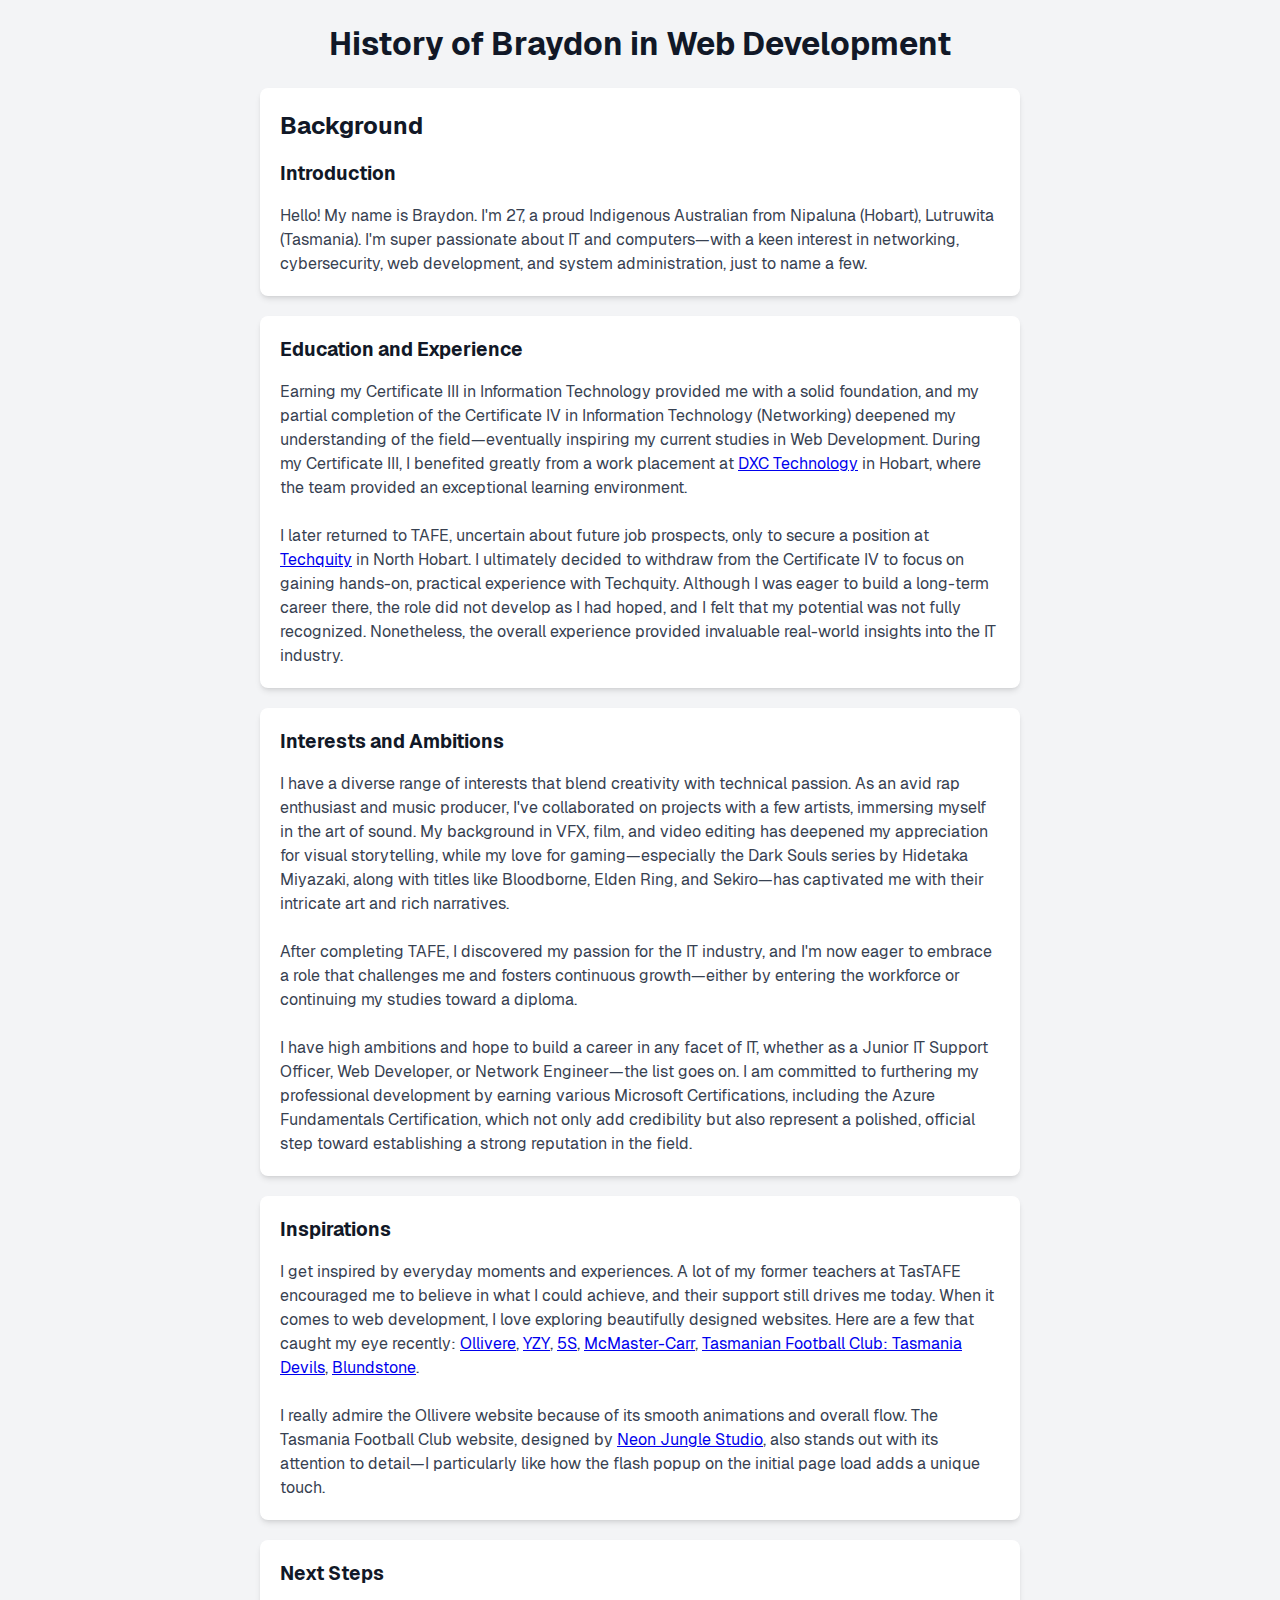
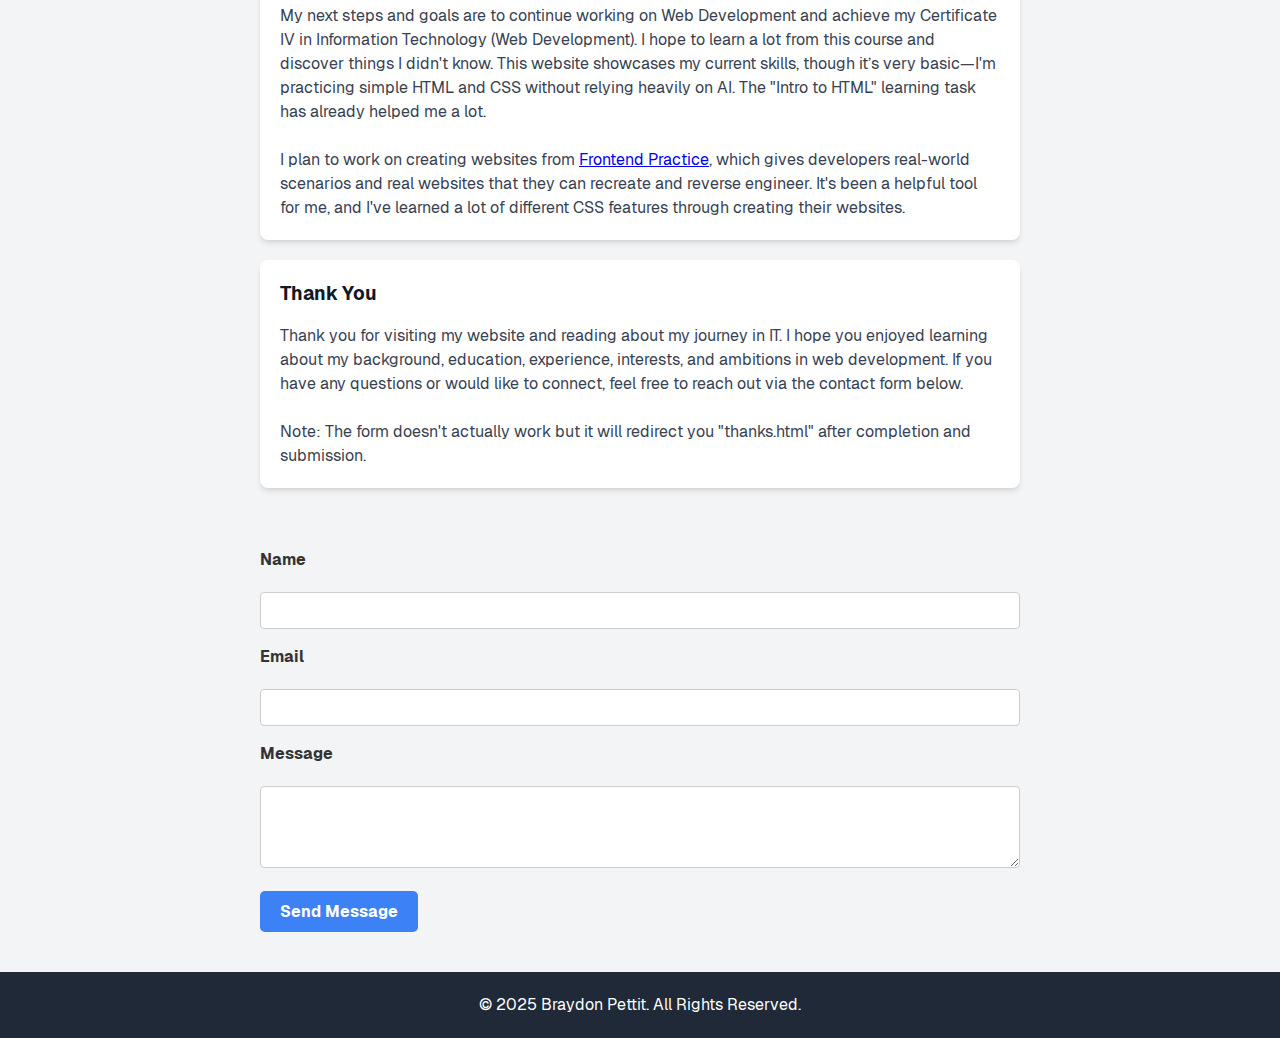
==== commit 81451cee: "Reorganize asset structure and improve CSS organization - Moved fonts, icons, and images into dedica" ====
--- a/index.html
+++ b/index.html
@@ -25,14 +25,16 @@
   <meta property="og:type" content="website">
 
   <!-- Favicon -->
-  <link rel="icon" type="image/png" href="favicon-96x96.png" sizes="96x96">
-  <link rel="icon" type="image/svg+xml" href="favicon.svg">
-  <link rel="shortcut icon" href="favicon.ico">
-  <link rel="apple-touch-icon" sizes="180x180" href="apple-touch-icon.png">
+  <link rel="icon" type="image/png" href="assets/icons/favicon-96x96.png" sizes="96x96">
+  <link rel="icon" type="image/svg+xml" href="assets/icons/favicon.svg">
+  <link rel="shortcut icon" href="assets/icons/favicon.ico">
+  <link rel="apple-touch-icon" sizes="180x180" href="assets/icons/apple-touch-icon.png">
   <link rel="manifest" href="site.webmanifest">
 
-  <!-- Stylesheet -->
+
+  <!-- CSS -->
   <link rel="stylesheet" href="styles/style.css">
+  <link rel="stylesheet" href="styles/reset.css">
 
   <!-- Canonical -->
   <link rel="canonical" href="http://127.0.0.1:5500/index.html">
@@ -52,14 +54,14 @@
   <!-- Main -->
   <main>
     <div class="timeline-container">
-      <article class="timeline-item">
+      <section class="timeline-item">
         <h2>Background</h2>
         <h3>Introduction</h3>
         <p>Hello! My name is Braydon. I'm 27, a proud Indigenous Australian from Nipaluna (Hobart), Lutruwita
           (Tasmania). I'm super passionate about IT and computers—with a keen interest in networking,
           cybersecurity, web development, and system administration, just to name a few.</p>
-      </article>
-      <article class="timeline-item">
+      </section>
+      <section class="timeline-item">
         <h3>Education and Experience</h3>
         <p>Earning my Certificate III in Information Technology provided me with a solid foundation, and my
           partial completion of the Certificate IV in Information Technology (Networking) deepened my
@@ -73,8 +75,8 @@
           Techquity. Although I was eager to build a long-term career there, the role did not develop as I had
           hoped, and I felt that my potential was not fully recognized. Nonetheless, the overall experience
           provided invaluable real-world insights into the IT industry.</p>
-      </article>
-      <article class="timeline-item">
+      </section>
+      <section class="timeline-item">
         <h3>Interests and Ambitions</h3>
         <p>I have a diverse range of interests that blend creativity with technical passion. As an avid rap
           enthusiast and music producer, I've collaborated on projects with a few artists, immersing
@@ -90,8 +92,8 @@
           professional development by earning various Microsoft Certifications, including the Azure
           Fundamentals Certification, which not only add credibility but also represent a polished, official
           step toward establishing a strong reputation in the field.</p>
-      </article>
-      <article class="timeline-item">
+      </section>
+      <section class="timeline-item">
         <h3>Inspirations</h3>
         <p>I get inspired by everyday moments and experiences. A lot of my former teachers at TasTAFE
           encouraged me to believe in what I could achieve, and their support still drives me today. When it
@@ -107,8 +109,8 @@
           Football Club website, designed by <a href="https://neonjungle.studio/" target="_blank">Neon
             Jungle Studio</a>, also stands out with its attention to detail—I particularly like how the
           flash popup on the initial page load adds a unique touch.</p>
-      </article>
-      <article class="timeline-item">
+      </section>
+      <section class="timeline-item">
         <h3>Next Steps</h3>
         <p>My next steps and goals are to continue working on Web Development and achieve my Certificate IV in
           Information Technology (Web Development). I hope to learn a lot from this course and discover things I
@@ -118,15 +120,15 @@
             Practice</a>, which gives developers real-world scenarios and real websites that they can recreate and
           reverse engineer. It's been a helpful tool for me, and I've learned a lot of different CSS features through
           creating their websites.</p>
-      </article>
-      <article class="timeline-item">
+      </section>
+      <section class="timeline-item">
         <h3>Thank You</h3>
         <p>Thank you for visiting my website and reading about my journey in IT. I hope you enjoyed learning about
           my background, education, experience, interests, and ambitions in web development. If you have any
           questions or would like to connect, feel free to reach out via the contact form below.</p><br>
         <p>Note: The form doesn't actually work but it will redirect you "thanks.html" after completion and submission.
         </p>
-      </article>
+      </section>
     </div>
     <div class="contact-form">
       <form action="thanks.html" method="get">
--- a/styles/style.css
+++ b/styles/style.css
@@ -1,160 +1,28 @@
-/*
-This website uses a combination of CSS resets and normalizations to ensure consistent styling across different browsers.
-
-Reset CSS by Eric A. Meyer: https://meyerweb.com/eric/tools/css/reset/
-HTML5Boilerplate: https://html5boilerplate.com/
-modern-normalize:  https://github.com/sindresorhus/modern-normalize
-
-By combining these resources, the website achieves a consistent and reliable base for further styling.
-*/
-
-/* Use a better box model (opinionated). */
-*,
-::before,
-::after {
-  box-sizing: border-box;
-  margin-block-start: 0;
-  margin-block-end: 0;
-  margin-inline-start: 0;
-  margin-inline-end: 0;
+/* Font Face */
+@font-face {
+  font-family: "Geist";
+  src: url("../assets/fonts/Geist-Regular.woff2") format("woff2");
+  font-weight: 400;
+  font-style: normal;
 }
 
-/* Correct the line height in all browsers and prevent font size adjustments after orientation changes in iOS. */
-html {
-  line-height: 1.15;
-  -webkit-text-size-adjust: 100%;
+@font-face {
+  font-family: "Geist";
+  src: url("../assets/fonts/Geist-Bold.woff2") format("woff2");
+  font-weight: 700;
+  font-style: normal;
 }
 
-/* Reset body styles and set font and background */
+/* Main Styles */
 body {
-  margin: 0;
-  padding: 0;
   display: flex;
   flex-direction: column;
-  min-height: 100vh;
   font-family: "Geist", serif;
   font-weight: 400;
   background-color: #F3F4F6;
   color: #333333;
 }
 
-/* A better looking default horizontal rule */
-hr {
-  display: block;
-  height: 1px;
-  border: 0;
-  border-top: 1px solid #CCCCCC;
-  margin: 1em 0;
-  padding: 0;
-}
-
-/* Remove the gap between audio, canvas, iframes, images, videos and the bottom of their containers */
-audio,
-canvas,
-iframe,
-img,
-svg,
-video {
-  vertical-align: middle;
-}
-
-/* Add the correct font weight in Chrome and Safari. */
-b,
-strong {
-  font-weight: bolder;
-}
-
-/* Remove the padding so developers are not caught out when they zero out 'fieldset' elements in all browsers. */
-legend {
-  padding: 0;
-}
-
-/* Add the correct display in Chrome and Safari. */
-summary {
-  display: list-item;
-}
-
-/* Remove default list styles for ordered and unordered lists */
-ol,
-ul {
-  list-style: none;
-}
-
-/* Print Styles */
-@media print {
-
-  *,
-  *::before,
-  *::after {
-    background: #FFFFFF !important;
-    color: #000000 !important;
-    /* Black prints faster */
-    box-shadow: none !important;
-    text-shadow: none !important;
-  }
-
-  a,
-  a:visited {
-    text-decoration: underline;
-  }
-
-  a[href]::after {
-    content: " (" attr(href) ")";
-  }
-
-  abbr[title]::after {
-    content: " (" attr(title) ")";
-  }
-
-  a[href^="#"]::after,
-  a[href^="javascript:"]::after {
-    content: "";
-  }
-
-  pre {
-    white-space: pre-wrap !important;
-  }
-
-  pre,
-  blockquote {
-    border: 1px solid #999999;
-    page-break-inside: avoid;
-  }
-
-  tr,
-  img {
-    page-break-inside: avoid;
-  }
-
-  p,
-  h2,
-  h3 {
-    orphans: 3;
-    widows: 3;
-  }
-
-  h2,
-  h3 {
-    page-break-after: avoid;
-  }
-}
-
-/* Font Face */
-@font-face {
-  font-family: "Geist";
-  src: url("../fonts/Geist-Regular.woff2") format("woff2");
-  font-weight: 400;
-  font-style: normal;
-}
-
-@font-face {
-  font-family: "Geist";
-  src: url("../fonts/Geist-Bold.woff2") format("woff2");
-  font-weight: 700;
-  font-style: normal;
-}
-
-/* Main Styles */
 header h1 {
   margin-top: 20px;
   text-align: center;
@@ -202,7 +70,7 @@
 form {
   max-width: 800px;
   margin: 0 auto;
-  padding: 20px;
+  padding: 20px 20px 40px 20px;
 }
 
 .contact-form {
